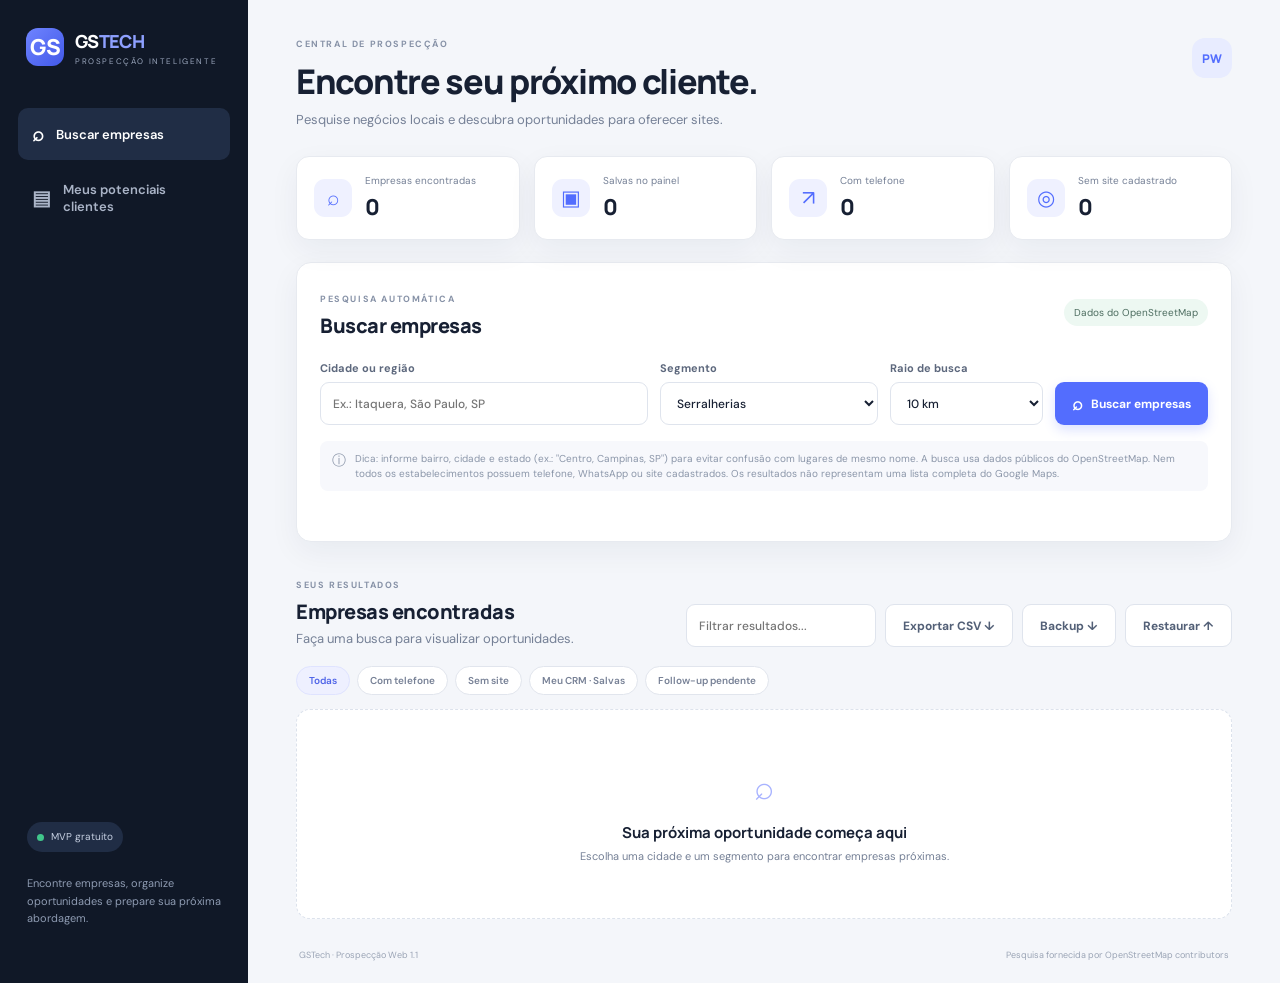
==== prospecta-web/index.html @ c8a4b139 "Add files via upload" ====
<!doctype html>
<html lang="pt-BR">
<head>
  <meta charset="UTF-8" />
  <meta name="viewport" content="width=device-width, initial-scale=1.0" />
  <meta name="theme-color" content="#101827" />
  <title>GSTech — Prospecção inteligente</title>
  <link rel="stylesheet" href="styles.css" />
</head>
<body>
  <div class="app-shell">
    <aside class="sidebar">
      <div class="brand">
        <div class="brand-mark">GS</div>
        <div><strong>GS<span>TECH</span></strong><small>PROSPECÇÃO INTELIGENTE</small></div>
      </div>
      <nav>
        <a class="nav-item active" href="#buscar"><span>⌕</span> Buscar empresas</a>
        <a class="nav-item" href="#leads"><span>▤</span> Meus potenciais clientes</a>
      </nav>
      <div class="sidebar-bottom">
        <div class="plan-tag"><span class="dot"></span> MVP gratuito</div>
        <p>Encontre empresas, organize oportunidades e prepare sua próxima abordagem.</p>
      </div>
    </aside>

    <main class="main">
      <header class="topbar">
        <div>
          <div class="eyebrow">CENTRAL DE PROSPECÇÃO</div>
          <h1>Encontre seu próximo cliente.</h1>
          <p>Pesquise negócios locais e descubra oportunidades para oferecer sites.</p>
        </div>
        <div class="avatar">PW</div>
      </header>

      <section class="stats">
        <article class="stat-card"><span class="stat-icon">⌕</span><div><small>Empresas encontradas</small><strong id="statFound">0</strong></div></article>
        <article class="stat-card"><span class="stat-icon">▣</span><div><small>Salvas no painel</small><strong id="statSaved">0</strong></div></article>
        <article class="stat-card"><span class="stat-icon">↗</span><div><small>Com telefone</small><strong id="statPhone">0</strong></div></article>
        <article class="stat-card"><span class="stat-icon">◎</span><div><small>Sem site cadastrado</small><strong id="statNoSite">0</strong></div></article>
      </section>

      <section class="panel search-panel" id="buscar">
        <div class="section-heading">
          <div><span class="eyebrow">PESQUISA AUTOMÁTICA</span><h2>Buscar empresas</h2></div>
          <span class="source-pill">Dados do OpenStreetMap</span>
        </div>
        <form id="searchForm" class="search-form">
          <label class="field city-field"><span>Cidade ou região</span><input id="city" list="regionList" autocomplete="off" placeholder="Ex.: Itaquera, São Paulo, SP" required /><datalist id="regionList"></datalist></label>
          <label class="field"><span>Segmento</span>
            <select id="segment">
              <option value="serralheria">Serralherias</option>
              <option value="barbearia">Barbearias</option>
              <option value="oficina">Oficinas mecânicas</option>
              <option value="restaurante">Restaurantes</option>
              <option value="estetica">Clínicas de estética e beleza</option>
              <option value="assistencia">Assistências técnicas</option>
              <option value="mercado">Mercados e mercearias</option>
              <option value="cafe">Cafeterias</option>
            </select>
          </label>
          <label class="field radius-field"><span>Raio de busca</span>
            <select id="radius"><option value="5000">5 km</option><option value="10000" selected>10 km</option><option value="20000">20 km</option></select>
          </label>
          <button class="primary-btn" id="searchBtn" type="submit"><span>⌕</span> Buscar empresas</button>
        </form>
        <div class="region-recents" id="regionRecents" hidden><small>Regiões recentes:</small><div class="chips" id="regionChips"></div></div>
        <div class="notice"><span>ⓘ</span><p>Dica: informe bairro, cidade e estado (ex.: "Centro, Campinas, SP") para evitar confusão com lugares de mesmo nome. A busca usa dados públicos do OpenStreetMap. Nem todos os estabelecimentos possuem telefone, WhatsApp ou site cadastrados. Os resultados não representam uma lista completa do Google Maps.</p></div>
        <div id="searchStatus" class="search-status" aria-live="polite"></div>
      </section>

      <section class="results-section" id="leads">
        <div class="results-header">
          <div><span class="eyebrow">SEUS RESULTADOS</span><h2 id="resultsTitle">Empresas encontradas</h2><p id="resultsSubtitle">Faça uma busca para visualizar oportunidades.</p></div>
          <div class="result-actions">
            <input id="filterInput" class="filter-input" placeholder="Filtrar resultados..." />
            <button id="exportBtn" class="secondary-btn" type="button">Exportar CSV ↓</button>
            <button id="backupBtn" class="secondary-btn" type="button">Backup ↓</button>
            <button id="restoreBtn" class="secondary-btn" type="button">Restaurar ↑</button>
            <input id="restoreFile" type="file" accept="application/json,.json" hidden />
          </div>
        </div>
        <div class="chips" id="filterChips">
          <button class="chip active" data-filter="all">Todas</button>
          <button class="chip" data-filter="phone">Com telefone</button>
          <button class="chip" data-filter="nosite">Sem site</button>
          <button class="chip" data-filter="saved">Meu CRM · Salvas</button>
          <button class="chip" data-filter="followup">Follow-up pendente</button>
        </div>
        <div id="results" class="results-grid">
          <div class="empty-state"><div class="empty-icon">⌕</div><h3>Sua próxima oportunidade começa aqui</h3><p>Escolha uma cidade e um segmento para encontrar empresas próximas.</p></div>
        </div>
      </section>

      <footer>GSTech · Prospecção Web 1.1 <span>Pesquisa fornecida por OpenStreetMap contributors</span></footer>
    </main>
  </div>

  <dialog id="detailDialog" class="detail-dialog">
    <div class="dialog-head"><div><span class="eyebrow">DETALHES DA EMPRESA</span><h2 id="detailName">Empresa</h2></div><button class="icon-btn" id="closeDialog" aria-label="Fechar">×</button></div>
    <div id="detailContent"></div>
  </dialog>
  <div id="toast" class="toast" role="status"></div>
  <script src="app.js"></script>
</body>
</html>
---- prospecta-web/styles.css ----
@import url('https://fonts.googleapis.com/css2?family=DM+Sans:wght@400;500;600;700&family=Manrope:wght@400;500;600;700;800&display=swap');
:root{--bg:#f4f6fa;--surface:#fff;--ink:#172033;--muted:#758096;--line:#e7eaf0;--navy:#101827;--blue:#536dfe;--blue2:#4058e8;--green:#16845b;--orange:#c77a22;--shadow:0 10px 30px rgba(25,38,68,.055)}
*{box-sizing:border-box}body{margin:0;background:var(--bg);color:var(--ink);font-family:"DM Sans",sans-serif}.app-shell{min-height:100vh;display:flex}.sidebar{width:248px;background:var(--navy);color:#fff;padding:28px 18px;display:flex;flex-direction:column;flex-shrink:0}.brand{display:flex;align-items:center;gap:11px;padding:0 8px 42px}.brand-mark{width:38px;height:38px;border-radius:12px;background:linear-gradient(135deg,#6f84ff,#4259e9);display:grid;place-items:center;font:800 22px Manrope;color:white}.brand strong{font:800 18px Manrope;letter-spacing:-.7px}.brand strong span{color:#8ea0ff}.brand small{display:block;font-size:8px;letter-spacing:1.6px;color:#9ba7bd;margin-top:3px}.sidebar nav{display:grid;gap:8px}.nav-item{color:#aab4c7;text-decoration:none;padding:13px 14px;border-radius:10px;font-size:13px;font-weight:600;display:flex;gap:12px;align-items:center}.nav-item span{font-size:20px}.nav-item.active,.nav-item:hover{background:#202d45;color:white}.sidebar-bottom{margin-top:auto;color:#8e9bb2;font-size:11px;line-height:1.6;padding:16px 9px}.plan-tag{display:inline-flex;align-items:center;gap:7px;color:#c6d0e2;background:#202d45;padding:7px 10px;border-radius:20px;font-size:10px;margin-bottom:12px}.dot{width:7px;height:7px;border-radius:50%;background:#40c68b}.main{max-width:1440px;width:100%;padding:38px 48px 22px;margin:0 auto}.topbar{display:flex;justify-content:space-between;align-items:flex-start;margin-bottom:28px}.eyebrow{font-size:9px;letter-spacing:1.6px;font-weight:700;color:#8792a7}.topbar h1{font:800 clamp(25px,3vw,34px) Manrope;letter-spacing:-1.3px;margin:8px 0 7px}.topbar p,.results-header p{margin:0;color:var(--muted);font-size:13px}.avatar{width:40px;height:40px;border-radius:13px;background:#e8ecff;color:#536dfe;display:grid;place-items:center;font:800 12px Manrope}.stats{display:grid;grid-template-columns:repeat(4,1fr);gap:14px;margin-bottom:22px}.stat-card{background:var(--surface);border:1px solid var(--line);border-radius:13px;padding:17px;display:flex;gap:13px;align-items:center;box-shadow:var(--shadow)}.stat-icon{width:38px;height:38px;border-radius:11px;background:#eff1ff;color:var(--blue);display:grid;place-items:center;font-size:21px}.stat-card small{display:block;color:var(--muted);font-size:10px;margin-bottom:5px}.stat-card strong{font:800 22px Manrope}.panel{background:var(--surface);border:1px solid var(--line);border-radius:15px;padding:23px;box-shadow:var(--shadow)}.section-heading,.results-header{display:flex;align-items:center;justify-content:space-between;gap:15px}.section-heading h2,.results-header h2{font:800 20px Manrope;letter-spacing:-.5px;margin:5px 0 0}.source-pill{font-size:10px;color:#4d6d60;background:#edf8f2;padding:7px 10px;border-radius:30px}.search-form{display:grid;grid-template-columns:1.5fr 1fr .7fr auto;gap:12px;margin-top:22px;align-items:end}.field{display:grid;gap:7px}.field>span{font-size:11px;font-weight:700;color:#5d687d}.field input,.field select,.filter-input{height:43px;border:1px solid #dfe4ed;border-radius:9px;padding:0 12px;font:500 12px "DM Sans";color:var(--ink);background:#fff;outline:none;min-width:0}.field input:focus,.field select:focus,.filter-input:focus{border-color:#8797ff;box-shadow:0 0 0 3px #edf0ff}.primary-btn,.secondary-btn{height:43px;border:0;border-radius:9px;padding:0 17px;font:700 12px "DM Sans";cursor:pointer;white-space:nowrap}.primary-btn{background:var(--blue);color:#fff;box-shadow:0 5px 12px #536dfe33}.primary-btn:hover{background:var(--blue2)}.primary-btn:disabled{opacity:.6;cursor:wait}.primary-btn span{font-size:18px;vertical-align:-2px;margin-right:5px}.notice{display:flex;gap:9px;align-items:flex-start;background:#f7f8fc;border-radius:8px;padding:10px 12px;margin-top:16px;color:#8b96a9}.notice span{font-size:14px}.notice p{font-size:10px;line-height:1.5;margin:0}.search-status{font-size:11px;color:var(--muted);margin-top:12px;min-height:15px}.search-status.error{color:#c64d4d}.results-section{margin-top:30px}.results-header{align-items:end}.results-header h2{margin-bottom:5px}.result-actions{display:flex;gap:9px}.filter-input{width:190px}.secondary-btn{background:#fff;border:1px solid #dfe4ed;color:#536077}.secondary-btn:hover{background:#f7f8fc}.chips{display:flex;gap:7px;margin:19px 0 14px}.chip{border:1px solid #e1e5ed;background:#fff;color:#778196;padding:7px 12px;border-radius:20px;font:600 10px "DM Sans";cursor:pointer}.chip.active{background:#eef0ff;border-color:#dfe3ff;color:#4f64e8}.results-grid{display:grid;grid-template-columns:repeat(2,minmax(0,1fr));gap:12px}.business-card{background:#fff;border:1px solid var(--line);border-radius:13px;padding:16px;box-shadow:var(--shadow);min-width:0}.card-top{display:flex;justify-content:space-between;gap:12px}.business-name{font:700 14px Manrope;margin:0 0 6px;line-height:1.35}.business-type{font-size:10px;color:#8290a4}.save-btn{border:1px solid #e6e9f0;background:white;border-radius:8px;width:32px;height:32px;color:#8490a4;cursor:pointer;flex-shrink:0}.save-btn.saved{color:#536dfe;background:#f0f2ff;border-color:#dfe3ff}.card-meta{display:grid;gap:7px;margin:14px 0;color:#657188;font-size:11px}.meta-row{display:flex;gap:8px;align-items:flex-start}.meta-row b{font-weight:600;color:#a0a9b8;width:14px}.badges{display:flex;gap:6px;flex-wrap:wrap;margin-bottom:14px}.badge{font-size:9px;padding:5px 8px;border-radius:20px;background:#f2f4f8;color:#69758a}.badge.good{background:#eaf7f0;color:#21825a}.badge.warn{background:#fff5e8;color:#a76b20}.card-actions{display:flex;gap:7px;flex-wrap:wrap}.small-btn{border:1px solid #e2e6ee;background:white;border-radius:8px;padding:8px 10px;font:700 10px "DM Sans";color:#566178;text-decoration:none;cursor:pointer}.small-btn:hover{background:#f7f8fc}.small-btn.whatsapp{background:#eaf8f0;color:#168452;border-color:#d9f0e3}.small-btn:disabled{opacity:.45;cursor:not-allowed}.empty-state{grid-column:1/-1;text-align:center;padding:55px 20px;background:#fff;border:1px dashed #dce2ec;border-radius:14px}.empty-icon{font-size:34px;color:#a8b3ff}.empty-state h3{font:700 15px Manrope;margin:12px 0 6px}.empty-state p{font-size:11px;color:var(--muted);margin:0}.detail-dialog{border:0;border-radius:16px;width:min(560px,calc(100% - 28px));padding:23px;box-shadow:0 25px 80px #11182744}.detail-dialog::backdrop{background:#0d1729a8}.dialog-head{display:flex;justify-content:space-between;align-items:flex-start;margin-bottom:18px}.dialog-head h2{font:800 20px Manrope;margin:5px 0}.icon-btn{border:0;background:#f1f3f7;width:31px;height:31px;border-radius:9px;font-size:22px;cursor:pointer;color:#59657a}.detail-content{font-size:12px}.detail-row{padding:11px 0;border-bottom:1px solid var(--line);display:flex;justify-content:space-between;gap:15px}.detail-row span:first-child{color:var(--muted)}.detail-row span:last-child{text-align:right;overflow-wrap:anywhere}.detail-actions{display:flex;gap:8px;margin-top:18px;flex-wrap:wrap}.toast{position:fixed;bottom:22px;right:22px;background:#172033;color:#fff;padding:12px 16px;border-radius:10px;font-size:11px;opacity:0;transform:translateY(8px);transition:.2s;pointer-events:none}.toast.show{opacity:1;transform:translateY(0)}footer{display:flex;justify-content:space-between;color:#9aa4b5;font-size:9px;margin-top:30px;padding:0 3px}
@media(max-width:950px){.sidebar{width:210px}.main{padding:30px 25px}.search-form{grid-template-columns:1fr 1fr}.city-field{grid-column:span 2}.stats{grid-template-columns:repeat(2,1fr)}}
@media(max-width:650px){.app-shell{display:block}.sidebar{width:100%;padding:15px 17px;display:block}.brand{padding:0 3px 13px}.sidebar nav{display:flex;gap:5px}.nav-item{padding:9px 11px;font-size:11px}.sidebar-bottom{display:none}.main{padding:24px 15px}.topbar{margin-bottom:20px}.topbar h1{font-size:25px}.stats{gap:8px}.stat-card{padding:12px;gap:9px}.stat-icon{width:32px;height:32px}.stat-card strong{font-size:19px}.stat-card small{font-size:9px}.panel{padding:16px}.section-heading{align-items:flex-start}.source-pill{font-size:8px}.search-form{grid-template-columns:1fr 1fr}.city-field{grid-column:span 2}.radius-field{grid-column:auto}.primary-btn{grid-column:span 2}.results-header{display:block}.result-actions{margin-top:13px}.filter-input{flex:1;width:50%}.results-grid{grid-template-columns:1fr}.chips{overflow:auto}.chips .chip{white-space:nowrap}footer{display:block;line-height:1.8}footer span{display:block}}

.lead-status-label{display:grid;gap:6px;margin:0 0 13px;font-size:10px;font-weight:700;color:#5d687d}.lead-status-select{height:37px;border:1px solid #dfe4ed;border-radius:8px;padding:0 10px;background:#fff;color:#26334a;font:600 11px "DM Sans";outline:none}.lead-status-select:focus{border-color:#8797ff;box-shadow:0 0 0 3px #edf0ff}

.region-recents{margin-top:14px}.region-recents[hidden]{display:none}.region-recents small{font-size:10px;font-weight:700;color:#8792a7}.region-recents .chips{margin:7px 0 0;flex-wrap:wrap}
.lead-demo-input{height:37px;border:1px solid #dfe4ed;border-radius:8px;padding:0 10px;background:#fff;color:#26334a;font:500 11px "DM Sans";outline:none;min-width:0}.lead-demo-input:focus{border-color:#8797ff;box-shadow:0 0 0 3px #edf0ff}
.result-actions{flex-wrap:wrap}.lead-notes{border:1px solid #dfe4ed;border-radius:8px;padding:8px 10px;background:#fff;color:#26334a;font:500 11px "DM Sans";outline:none;resize:vertical;min-width:0}.lead-notes:focus{border-color:#8797ff;box-shadow:0 0 0 3px #edf0ff}
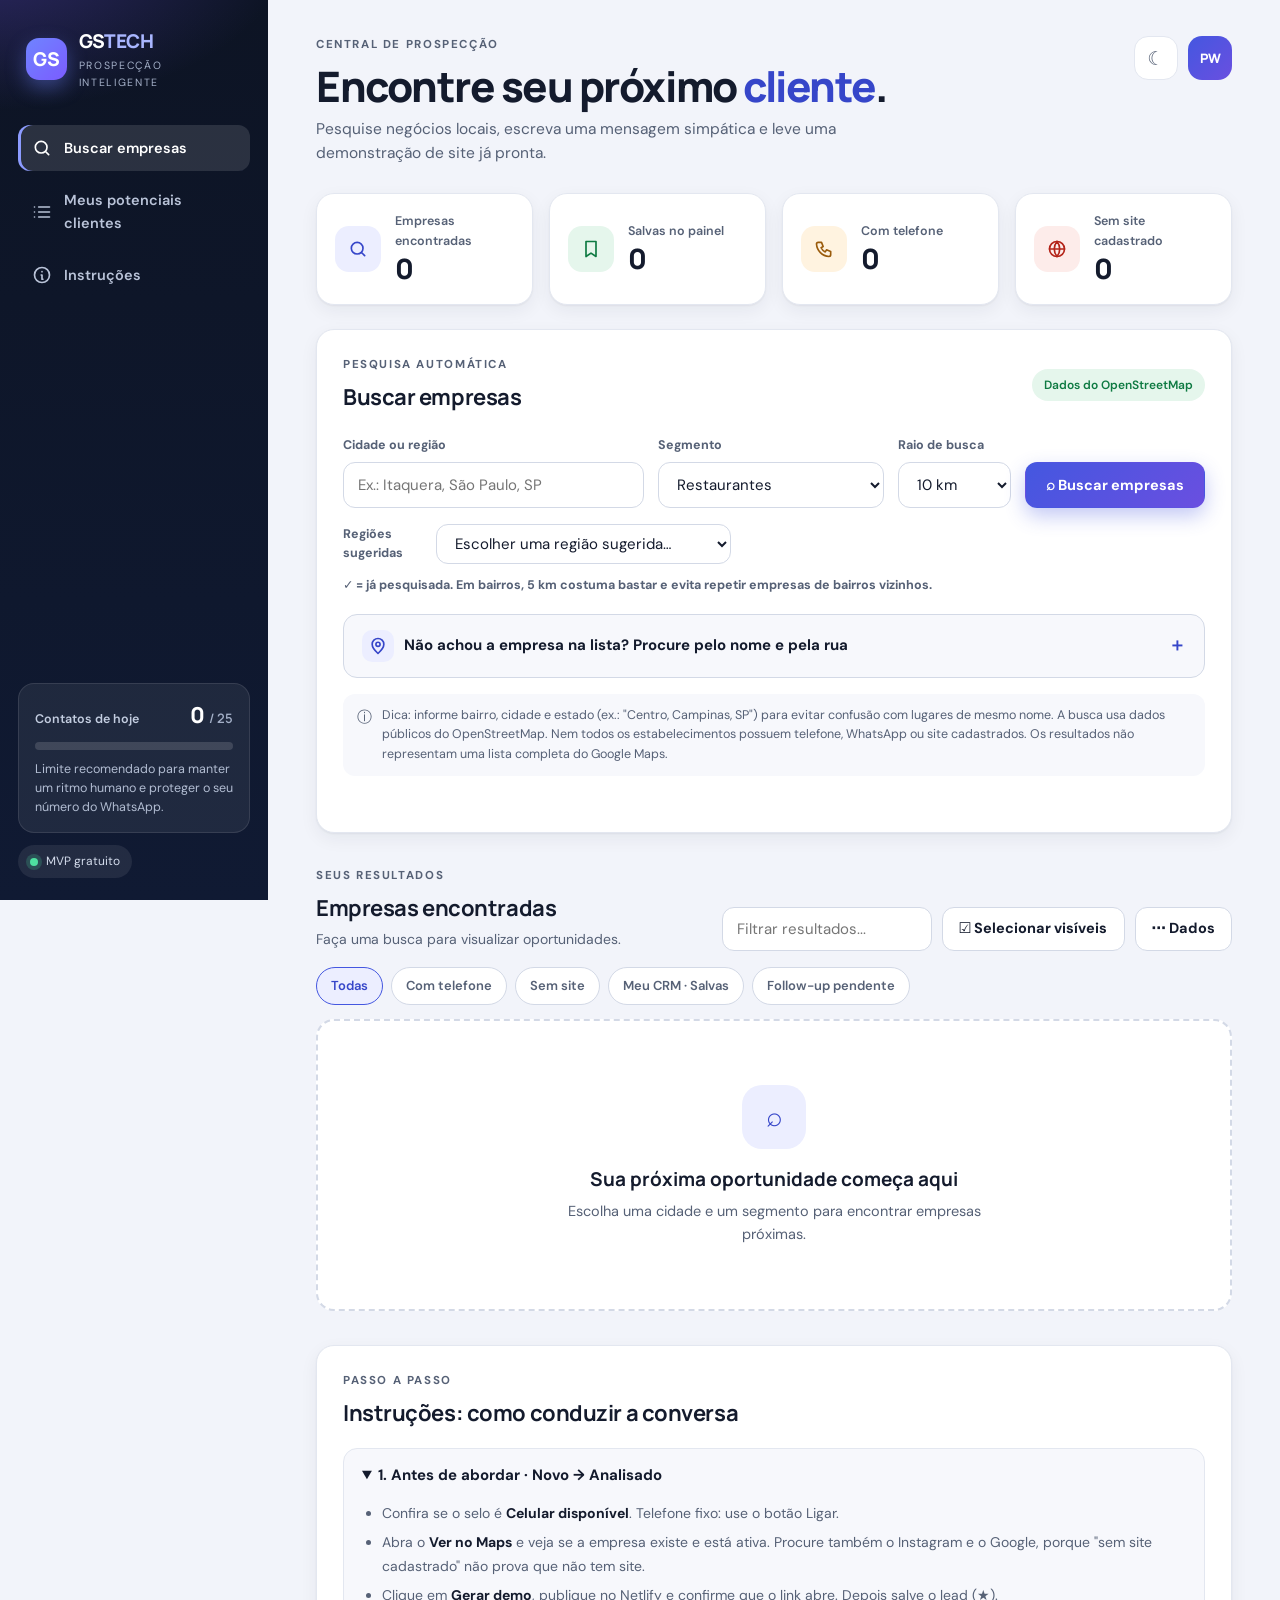
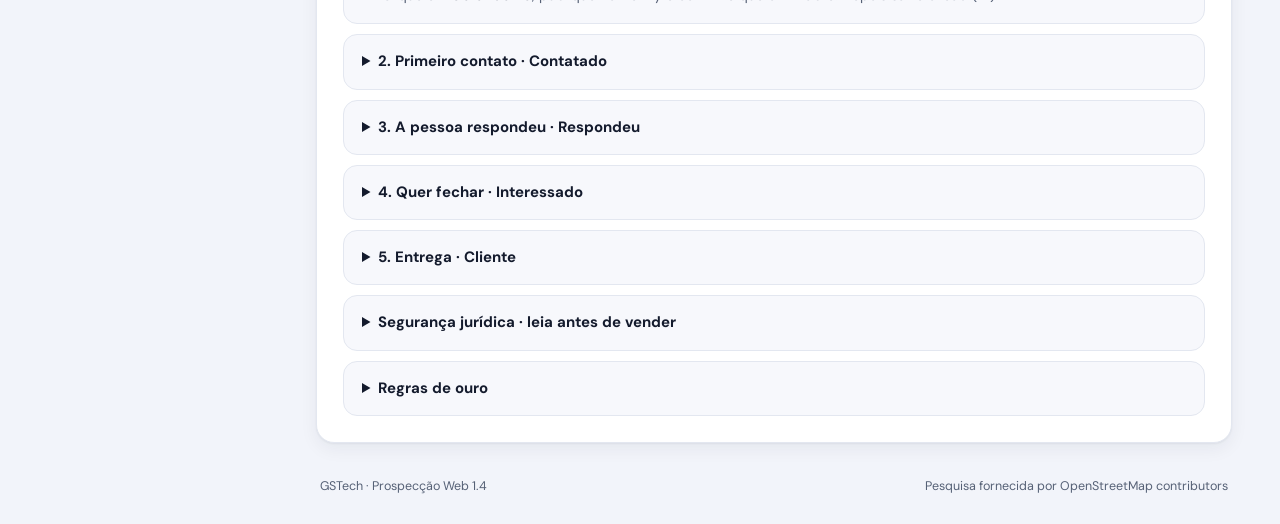
==== commit f9dce731: "Add files via upload" ====
--- a/prospecta-web/index.html
+++ b/prospecta-web/index.html
@@ -5,6 +5,7 @@
   <meta name="viewport" content="width=device-width, initial-scale=1.0" />
   <meta name="theme-color" content="#101827" />
   <title>GSTech — Prospecção inteligente</title>
+  <script>try{var t=localStorage.getItem("prospecta_web_theme_v1");if(t!=="light"&&t!=="dark")t=matchMedia("(prefers-color-scheme: dark)").matches?"dark":"light";document.documentElement.dataset.theme=t}catch(e){}</script>
   <link rel="stylesheet" href="styles.css" />
 </head>
 <body>
@@ -14,31 +15,36 @@
         <div class="brand-mark">GS</div>
         <div><strong>GS<span>TECH</span></strong><small>PROSPECÇÃO INTELIGENTE</small></div>
       </div>
-      <nav>
-        <a class="nav-item active" href="#buscar"><span>⌕</span> Buscar empresas</a>
-        <a class="nav-item" href="#leads"><span>▤</span> Meus potenciais clientes</a>
+      <nav aria-label="Principal">
+        <a class="nav-item active" href="#buscar"><svg class="ic" viewBox="0 0 24 24" aria-hidden="true"><circle cx="11" cy="11" r="7"/><path d="m20 20-3.5-3.5"/></svg> Buscar empresas</a>
+        <a class="nav-item" href="#leads"><svg class="ic" viewBox="0 0 24 24" aria-hidden="true"><path d="M8 6h13M8 12h13M8 18h13M3 6h.01M3 12h.01M3 18h.01"/></svg> Meus potenciais clientes</a>
+        <a class="nav-item" href="#instrucoes"><svg class="ic" viewBox="0 0 24 24" aria-hidden="true"><circle cx="12" cy="12" r="9"/><path d="M12 8h.01M11 12h1v5h1"/></svg> Instruções</a>
       </nav>
       <div class="sidebar-bottom">
+        <div class="goal">
+          <div class="goal-top"><span>Contatos de hoje</span><strong><span id="goalCount">0</span> <small>/ <span id="goalMax">25</span></small></strong></div>
+          <div class="meter"><i id="goalBar"></i></div>
+          <p>Limite recomendado para manter um ritmo humano e proteger o seu número do WhatsApp.</p>
+        </div>
         <div class="plan-tag"><span class="dot"></span> MVP gratuito</div>
-        <p>Encontre empresas, organize oportunidades e prepare sua próxima abordagem.</p>
       </div>
     </aside>
 
     <main class="main">
       <header class="topbar">
         <div>
-          <div class="eyebrow">CENTRAL DE PROSPECÇÃO</div>
-          <h1>Encontre seu próximo cliente.</h1>
-          <p>Pesquise negócios locais e descubra oportunidades para oferecer sites.</p>
-        </div>
-        <div class="avatar">PW</div>
+          <span class="eyebrow">Central de prospecção</span>
+          <h1>Encontre seu próximo <em>cliente</em>.</h1>
+          <p>Pesquise negócios locais, escreva uma mensagem simpática e leve uma demonstração de site já pronta.</p>
+        </div>
+        <div class="top-right"><button id="themeBtn" class="icon-btn theme-btn" type="button" aria-label="Alternar modo claro/escuro">☾</button><div class="avatar">PW</div></div>
       </header>
 
       <section class="stats">
-        <article class="stat-card"><span class="stat-icon">⌕</span><div><small>Empresas encontradas</small><strong id="statFound">0</strong></div></article>
-        <article class="stat-card"><span class="stat-icon">▣</span><div><small>Salvas no painel</small><strong id="statSaved">0</strong></div></article>
-        <article class="stat-card"><span class="stat-icon">↗</span><div><small>Com telefone</small><strong id="statPhone">0</strong></div></article>
-        <article class="stat-card"><span class="stat-icon">◎</span><div><small>Sem site cadastrado</small><strong id="statNoSite">0</strong></div></article>
+        <article class="stat-card"><span class="stat-icon"><svg class="ic" viewBox="0 0 24 24" aria-hidden="true"><circle cx="11" cy="11" r="7"/><path d="m20 20-3.5-3.5"/></svg></span><div><small>Empresas encontradas</small><strong id="statFound">0</strong></div></article>
+        <article class="stat-card"><span class="stat-icon"><svg class="ic" viewBox="0 0 24 24" aria-hidden="true"><path d="M6 3h12v18l-6-4-6 4z"/></svg></span><div><small>Salvas no painel</small><strong id="statSaved">0</strong></div></article>
+        <article class="stat-card"><span class="stat-icon"><svg class="ic" viewBox="0 0 24 24" aria-hidden="true"><path d="M5 4h4l2 5-2.5 1.5a11 11 0 0 0 5 5L15 13l5 2v4a2 2 0 0 1-2 2A16 16 0 0 1 3 6a2 2 0 0 1 2-2z"/></svg></span><div><small>Com telefone</small><strong id="statPhone">0</strong></div></article>
+        <article class="stat-card"><span class="stat-icon"><svg class="ic" viewBox="0 0 24 24" aria-hidden="true"><circle cx="12" cy="12" r="9"/><path d="M3 12h18M12 3a14 14 0 0 1 0 18M12 3a14 14 0 0 0 0 18"/></svg></span><div><small>Sem site cadastrado</small><strong id="statNoSite">0</strong></div></article>
       </section>
 
       <section class="panel search-panel" id="buscar">
@@ -50,14 +56,90 @@
           <label class="field city-field"><span>Cidade ou região</span><input id="city" list="regionList" autocomplete="off" placeholder="Ex.: Itaquera, São Paulo, SP" required /><datalist id="regionList"></datalist></label>
           <label class="field"><span>Segmento</span>
             <select id="segment">
+            <optgroup label="Alimentação e bebidas">
+              <option value="restaurante">Restaurantes</option>
+              <option value="pizzaria">Pizzarias</option>
+              <option value="hamburgueria">Hamburguerias e lanchonetes</option>
+              <option value="churrascaria">Churrascarias</option>
+              <option value="japones">Culinária japonesa</option>
+              <option value="padaria">Padarias</option>
+              <option value="confeitaria">Confeitarias e doces</option>
+              <option value="cafe">Cafeterias</option>
+              <option value="sorveteria">Sorveterias e açaí</option>
+              <option value="bar">Bares e botecos</option>
+              <option value="adega">Adegas e distribuidoras de bebidas</option>
+              <option value="mercado">Mercados e mercearias</option>
+              <option value="acougue">Açougues</option>
+              <option value="hortifruti">Hortifrútis e sacolões</option>
+            </optgroup>
+            <optgroup label="Beleza e bem-estar">
+              <option value="barbearia">Barbearias</option>
+              <option value="salao">Salões de beleza</option>
+              <option value="estetica">Clínicas de estética e beleza</option>
+              <option value="manicure">Manicures e esmalterias</option>
+              <option value="tatuagem">Estúdios de tatuagem</option>
+              <option value="academia">Academias</option>
+              <option value="massagem">Massagem e spas</option>
+            </optgroup>
+            <optgroup label="Automotivo">
+              <option value="oficina">Oficinas mecânicas</option>
+              <option value="autopecas">Autopeças</option>
+              <option value="lavajato">Lava-jatos</option>
+              <option value="borracharia">Borracharias</option>
+              <option value="moto">Oficinas e lojas de moto</option>
+              <option value="autoescola">Autoescolas</option>
+            </optgroup>
+            <optgroup label="Casa e construção">
               <option value="serralheria">Serralherias</option>
-              <option value="barbearia">Barbearias</option>
-              <option value="oficina">Oficinas mecânicas</option>
-              <option value="restaurante">Restaurantes</option>
-              <option value="estetica">Clínicas de estética e beleza</option>
+              <option value="marcenaria">Marcenarias</option>
+              <option value="vidracaria">Vidraçarias</option>
+              <option value="eletricista">Eletricistas</option>
+              <option value="encanador">Encanadores</option>
+              <option value="pintor">Pintores</option>
+              <option value="climatizacao">Ar-condicionado e refrigeração</option>
+              <option value="chaveiro">Chaveiros</option>
+              <option value="tapecaria">Tapeçarias e estofados</option>
+              <option value="materiais">Materiais de construção</option>
+              <option value="moveis">Lojas de móveis</option>
+            </optgroup>
+            <optgroup label="Comércio e varejo">
+              <option value="sexshop">Sex shops</option>
+              <option value="roupas">Lojas de roupas</option>
+              <option value="calcados">Lojas de calçados</option>
+              <option value="petshop">Pet shops</option>
+              <option value="papelaria">Papelarias</option>
+              <option value="floricultura">Floriculturas</option>
+              <option value="brinquedos">Lojas de brinquedos</option>
+              <option value="presentes">Presentes e variedades</option>
+              <option value="joalheria">Joalherias e relojoarias</option>
+              <option value="optica">Óticas</option>
+              <option value="celulares">Lojas de celulares</option>
+              <option value="farmacia">Farmácias</option>
+              <option value="perfumaria">Perfumarias e cosméticos</option>
+              <option value="lavanderia">Lavanderias</option>
+              <option value="grafica">Gráficas e copiadoras</option>
+              <option value="foto">Fotógrafos e estúdios</option>
+            </optgroup>
+            <optgroup label="Serviços e ofícios">
               <option value="assistencia">Assistências técnicas</option>
-              <option value="mercado">Mercados e mercearias</option>
-              <option value="cafe">Cafeterias</option>
+              <option value="costura">Costureiras e ateliês</option>
+              <option value="sapateiro">Sapateiros</option>
+              <option value="buffet">Buffets e festas</option>
+            </optgroup>
+            <optgroup label="Saúde, educação e profissionais">
+              <option value="dentista">Dentistas e odontologia</option>
+              <option value="veterinaria">Veterinárias</option>
+              <option value="fisioterapia">Fisioterapia</option>
+              <option value="psicologia">Psicólogos e terapeutas</option>
+              <option value="advocacia">Escritórios de advocacia</option>
+              <option value="contabilidade">Contabilidades</option>
+              <option value="imobiliaria">Imobiliárias</option>
+              <option value="idiomas">Escolas de idiomas e cursos</option>
+              <option value="creche">Escolinhas e creches</option>
+            </optgroup>
+            <optgroup label="Hospedagem">
+              <option value="pousada">Pousadas e hotéis</option>
+            </optgroup>
             </select>
           </label>
           <label class="field radius-field"><span>Raio de busca</span>
@@ -65,7 +147,22 @@
           </label>
           <button class="primary-btn" id="searchBtn" type="submit"><span>⌕</span> Buscar empresas</button>
         </form>
+        <div class="region-presets"><label><small>Regiões sugeridas</small><select id="regionPreset" class="lead-status-select"></select></label><small class="hint">✓ = já pesquisada. Em bairros, 5 km costuma bastar e evita repetir empresas de bairros vizinhos.</small></div>
         <div class="region-recents" id="regionRecents" hidden><small>Regiões recentes:</small><div class="chips" id="regionChips"></div></div>
+        <details class="finder" id="finder">
+          <summary><span class="fi"><svg class="ic" viewBox="0 0 24 24" aria-hidden="true"><path d="M12 21s-7-6.2-7-11a7 7 0 0 1 14 0c0 4.8-7 11-7 11z"/><circle cx="12" cy="10" r="2.5"/></svg></span> Não achou a empresa na lista? Procure pelo nome e pela rua</summary>
+          <div class="find-body">
+            <form id="findForm" class="find-form">
+              <label class="field"><span>Nome da loja</span><input id="findName" placeholder="Ex.: Barbearia do Zé" required /></label>
+              <label class="field"><span>Rua (opcional)</span><input id="findStreet" placeholder="Ex.: Rua Principal, 120" /></label>
+              <label class="field"><span>Cidade ou bairro</span><input id="findCity" placeholder="Vazio = usa o campo acima" /></label>
+              <label class="field"><span>Segmento</span><select id="findSegment"></select></label>
+              <button class="primary-btn" id="findBtn" type="submit">Procurar</button>
+            </form>
+            <div id="findResults" class="find-results" aria-live="polite"></div>
+            <div class="find-actions"><button type="button" class="secondary-btn" id="manualOpen">＋ Cadastrar manualmente</button></div>
+          </div>
+        </details>
         <div class="notice"><span>ⓘ</span><p>Dica: informe bairro, cidade e estado (ex.: "Centro, Campinas, SP") para evitar confusão com lugares de mesmo nome. A busca usa dados públicos do OpenStreetMap. Nem todos os estabelecimentos possuem telefone, WhatsApp ou site cadastrados. Os resultados não representam uma lista completa do Google Maps.</p></div>
         <div id="searchStatus" class="search-status" aria-live="polite"></div>
       </section>
@@ -74,11 +171,17 @@
         <div class="results-header">
           <div><span class="eyebrow">SEUS RESULTADOS</span><h2 id="resultsTitle">Empresas encontradas</h2><p id="resultsSubtitle">Faça uma busca para visualizar oportunidades.</p></div>
           <div class="result-actions">
-            <input id="filterInput" class="filter-input" placeholder="Filtrar resultados..." />
-            <button id="exportBtn" class="secondary-btn" type="button">Exportar CSV ↓</button>
-            <button id="backupBtn" class="secondary-btn" type="button">Backup ↓</button>
-            <button id="restoreBtn" class="secondary-btn" type="button">Restaurar ↑</button>
-            <input id="restoreFile" type="file" accept="application/json,.json" hidden />
+            <input id="filterInput" class="filter-input" placeholder="Filtrar resultados..." aria-label="Filtrar resultados" />
+            <button id="selAllBtn" class="secondary-btn" type="button">☑ Selecionar visíveis</button>
+            <details class="more-menu" id="moreMenu"><summary>⋯ Dados</summary>
+              <div class="menu-pop">
+                <button id="exportBtn" type="button">Exportar CSV</button>
+                <button id="backupBtn" type="button">Fazer backup</button>
+                <button id="restoreBtn" type="button">Restaurar backup</button>
+                <input id="restoreFile" type="file" accept="application/json,.json" hidden />
+                <button id="wipeBtn" class="danger" type="button">Apagar todos os dados</button>
+              </div>
+            </details>
           </div>
         </div>
         <div class="chips" id="filterChips">
@@ -93,7 +196,56 @@
         </div>
       </section>
 
-      <footer>GSTech · Prospecção Web 1.1 <span>Pesquisa fornecida por OpenStreetMap contributors</span></footer>
+      <section class="panel guide" id="instrucoes">
+        <div class="section-heading"><div><span class="eyebrow">PASSO A PASSO</span><h2>Instruções: como conduzir a conversa</h2></div></div>
+        <div class="guide-list">
+          <details open><summary>1. Antes de abordar · Novo → Analisado</summary><ul>
+            <li>Confira se o selo é <b>Celular disponível</b>. Telefone fixo: use o botão Ligar.</li>
+            <li>Abra o <b>Ver no Maps</b> e veja se a empresa existe e está ativa. Procure também o Instagram e o Google, porque "sem site cadastrado" não prova que não tem site.</li>
+            <li>Clique em <b>Gerar demo</b>, publique no Netlify e confirme que o link abre. Depois salve o lead (★).</li>
+          </ul></details>
+          <details><summary>2. Primeiro contato · Contatado</summary><ul>
+            <li>Clique em <b>Abrir WhatsApp</b>, leia a mensagem e envie. Envie manualmente, uma empresa por vez, em horário comercial.</li>
+            <li>Mude a etapa para <b>Contatado</b>. A data de contato entra sozinha.</li>
+            <li>Sem resposta, espere. Passados 3 dias, o selo <b>Follow-up pendente</b> aparece: use <b>↻ Follow-up</b> <b>uma vez</b>. Se continuar sem resposta, pare.</li>
+          </ul></details>
+          <details><summary>3. A pessoa respondeu · Respondeu</summary><ul>
+            <li>Responda rápido e converse como pessoa, sem copiar e colar textos longos. Pergunte como o negócio atrai clientes hoje.</li>
+            <li>Mostre a <b>demo</b> e fale do benefício concreto: ser encontrado e passar confiança. Não prometa resultado, como "primeiro lugar no Google".</li>
+            <li><b>"Já tenho Instagram"</b> → o site complementa: reúne serviços, endereço e contato num lugar só, e aparece em buscas.</li>
+            <li><b>"Está caro" / "não tenho dinheiro"</b> → pergunte o que seria viável e proponha um escopo menor, em vez de baixar o preço do mesmo escopo.</li>
+            <li><b>"Vou pensar"</b> → combine uma data: "Posso te chamar na quinta para saber o que achou?" e anote no lead.</li>
+            <li><b>"Não tenho interesse" / "pare de enviar"</b> → agradeça em uma linha, anote e <b>nunca mais contate</b>.</li>
+          </ul></details>
+          <details><summary>4. Quer fechar · Interessado</summary><ul>
+            <li>Mude a etapa para <b>Interessado</b> e clique em <b>✔ Fechar venda</b> para pedir o material (logo, fotos, serviços, WhatsApp, redes).</li>
+            <li>Envie uma <b>proposta por escrito</b>: o que está incluído, prazo, número de ajustes, valor e forma de pagamento (sinal para começar, restante na entrega).</li>
+            <li>Só comece depois do aceite e do sinal. Registre o domínio no nome do cliente.</li>
+          </ul></details>
+          <details><summary>5. Entrega · Cliente</summary><ul>
+            <li>Use o <b>Checklist de entrega</b> do lead: material recebido, sinal pago, domínio registrado, site publicado.</li>
+            <li>Substitua os textos provisórios da demo pelo conteúdo real e confirme o WhatsApp com o responsável.</li>
+            <li>Entregue os acessos, mude a etapa para <b>Cliente</b> e ofereça manutenção mensal. Peça indicação ou depoimento, com autorização, para usar nas próximas abordagens.</li>
+          </ul></details>
+          <details><summary>Segurança jurídica · leia antes de vender</summary><ul>
+            <li><b>Abordagem:</b> envie mensagens uma a uma, em horário comercial, e use <b>Não contatar</b> para quem pedir para parar. O botão e todos os envios daquele lead ficam bloqueados. Nunca use disparo em massa: contas de WhatsApp são banidas por isso.</li>
+            <li><b>Dados dos leads:</b> são contatos comerciais públicos, tratados com base no legítimo interesse (LGPD). Guarde só o necessário e use <b>Apagar dados</b> se quiser zerar tudo. Fotos e informações pessoais de terceiros não devem ser salvas.</li>
+            <li><b>Site final:</b> o gerador exige as 4 declarações (autorização, direito sobre as fotos, ausência de avaliações e promessas falsas, contatos confirmados), valida o CNPJ e avisa sobre termos de risco. Ele inclui Privacidade, Termos, Cookies e (se marcado) Reembolso.</li>
+            <li><b>Imagens:</b> use só fotos do cliente ou com licença. Não pegue imagens do Google, do Instagram de terceiros ou de bancos sem verificar a licença.</li>
+            <li><b>Avaliações e promessas:</b> nunca invente depoimentos, notas ou resultados. Publicidade enganosa pode gerar multa e indenização.</li>
+            <li><b>Segmentos regulados:</b> advocacia, saúde, estética e farmácia têm regras próprias de publicidade. Bebidas e sex shop exigem avisos de 18+. Confira com o conselho da área.</li>
+            <li><b>Seu lado:</b> use contrato escrito e política de reembolso (botão abaixo), registre o domínio no nome do cliente e cuide da parte fiscal (MEI/CNPJ e nota fiscal).</li>
+            <li><b>Limites:</b> o app ajuda, mas não substitui um advogado nem garante conformidade. Revise tudo com um profissional.</li>
+          </ul><p style="margin:0 0 14px"><button class="secondary-btn" id="docOpen" type="button">Gerar documentos da GSTech (modelos)</button></p></details>
+          <details><summary>Regras de ouro</summary><ul>
+            <li>Nunca pressione, nunca insista depois de um "não" e sempre respeite pedidos para parar de receber mensagens.</li>
+            <li>Não invente preço, avaliações, depoimentos ou resultados. Todo dado do site precisa ser confirmado pelo dono.</li>
+            <li>Faça backup (botão <b>Backup ↓</b>) com frequência.</li>
+          </ul></details>
+        </div>
+      </section>
+
+      <footer><span>GSTech · Prospecção Web 1.4</span><span>Pesquisa fornecida por OpenStreetMap contributors</span></footer>
     </main>
   </div>
 
@@ -101,6 +253,103 @@
     <div class="dialog-head"><div><span class="eyebrow">DETALHES DA EMPRESA</span><h2 id="detailName">Empresa</h2></div><button class="icon-btn" id="closeDialog" aria-label="Fechar">×</button></div>
     <div id="detailContent"></div>
   </dialog>
+  <dialog id="siteDialog" class="detail-dialog site-dialog">
+    <div class="dialog-head"><div><span class="eyebrow">PRODUTO FINAL</span><h2>Gerar site final</h2></div><button class="icon-btn" id="siteClose" type="button" aria-label="Fechar">×</button></div>
+    <div id="sf_segnote" class="site-warn" hidden></div>
+    <form id="siteForm" class="site-grid" onsubmit="return false">
+      <label class="field"><span>Nome do negócio</span><input id="sf_name" /></label>
+      <label class="field"><span>Slogan (frase curta)</span><input id="sf_tagline" placeholder="Ex.: Atendimento de verdade, do jeito que você merece" /></label>
+      <label class="field full"><span>Sobre a empresa (um parágrafo por linha)</span><textarea id="sf_about" rows="3"></textarea></label>
+      <label class="field full"><span>Serviços ou produtos (um por linha: Nome | descrição | preço)</span><textarea id="sf_services" rows="4" placeholder="Corte masculino | Tesoura ou máquina | R$ 40"></textarea></label>
+      <label class="field full"><span>Horários (um por linha)</span><textarea id="sf_hours" rows="3" placeholder="Seg a Sex: 9h às 18h&#10;Sáb: 9h às 14h"></textarea></label>
+      <label class="field full"><span>Endereço</span><input id="sf_address" /></label>
+      <label class="field"><span>WhatsApp (confirmado pelo responsável)</span><input id="sf_whatsapp" inputmode="tel" /></label>
+      <label class="field"><span>Mensagem inicial do WhatsApp</span><input id="sf_msg" /></label>
+      <label class="field"><span>Instagram (@usuário)</span><input id="sf_instagram" /></label>
+      <label class="field"><span>Facebook (link)</span><input id="sf_facebook" /></label>
+      <label class="field"><span>Cor principal</span><input id="sf_color" type="color" /></label>
+      <label class="field"><span>Estilo</span><select id="sf_theme"><option value="light">Claro</option><option value="dark">Escuro</option></select></label>
+      <label class="field"><span>Fonte dos títulos</span><select id="sf_font"><option value="auto">Automática (pelo estilo)</option><option value="sans">Moderna</option><option value="serif">Elegante (serifada)</option></select></label>
+      <label class="field"><span>Animações</span><select id="sf_anim"><option value="on">Ativadas</option><option value="off">Desativadas</option></select></label>
+      <label class="field full"><span>Estilo do site (layout)</span><select id="sf_look"><option value="auto">Automático: adapta ao segmento e ao estabelecimento</option><option value="centro">Clássico centralizado</option><option value="split">Moderno dividido</option><option value="bold">Impactante</option><option value="menu">Cardápio elegante</option><option value="soft">Suave e arredondado</option></select></label>
+      <label class="field"><span>Logo (opcional)</span><input id="sf_logo" type="file" accept="image/*" /></label>
+      <label class="field"><span>Foto de capa (opcional)</span><input id="sf_cover" type="file" accept="image/*" /></label>
+      <label class="field full"><span>Galeria (até 6 fotos)</span><input id="sf_gallery" type="file" accept="image/*" multiple /></label>
+      <label class="field full"><span>Descrição de cada foto da galeria, para acessibilidade (uma por linha, na mesma ordem)</span><textarea id="sf_alts" rows="2" placeholder="Fachada da loja&#10;Corte sendo feito na cadeira"></textarea></label>
+      <div class="site-sub">Dados legais (obrigatórios)</div>
+      <label class="field"><span>Razão social ou nome do responsável</span><input id="sf_legal" /></label>
+      <label class="field"><span>CNPJ</span><input id="sf_cnpj" inputmode="numeric" placeholder="00.000.000/0000-00" /></label>
+      <label class="check full"><input type="checkbox" id="sf_nocnpj"> Não possui CNPJ (autônomo ou pessoa física). O site mostrará só o nome do responsável.</label>
+      <label class="field full"><span>E-mail para contato e pedidos de privacidade (LGPD)</span><input id="sf_email" type="email" /></label>
+      <label class="check full"><input type="checkbox" id="sf_distance"> O negócio vende ou contrata à distância (internet, WhatsApp). Inclui página de Troca e Reembolso.</label>
+      <label class="field full"><span>Regras próprias de troca e reembolso (opcional)</span><textarea id="sf_refund" rows="2"></textarea></label>
+      <div class="site-sub">Declarações (marque todas)</div>
+      <label class="check full"><input type="checkbox" id="sf_ok1"> Tenho autorização do responsável para usar o nome, a marca e as informações do negócio.</label>
+      <label class="check full"><input type="checkbox" id="sf_ok2"> As fotos e imagens são do cliente ou têm licença de uso. Não copiei imagens de terceiros.</label>
+      <label class="check full"><input type="checkbox" id="sf_ok3"> Não há avaliações ou depoimentos inventados, nem promessas que o negócio não possa comprovar.</label>
+      <label class="check full"><input type="checkbox" id="sf_ok4"> O WhatsApp, o e-mail e os dados legais foram confirmados pelo responsável.</label>
+    </form>
+    <p class="site-hint">As fotos são reduzidas e comprimidas automaticamente. O arquivo gerado é um único <b>index.html</b>, sem rastreadores nem scripts de terceiros: coloque numa pasta e publique no Netlify. Os textos legais são modelos e não substituem um advogado.</p>
+    <div class="detail-actions"><button class="secondary-btn" id="sitePreview" type="button">Pré-visualizar</button><button class="primary-btn" id="siteDownload" type="button">Baixar index.html</button></div>
+  </dialog>
+  <dialog id="docDialog" class="detail-dialog site-dialog">
+    <div class="dialog-head"><div><span class="eyebrow">DOCUMENTOS DA GSTECH</span><h2>Contrato, reembolso e privacidade</h2></div><button class="icon-btn" id="docClose" type="button" aria-label="Fechar">×</button></div>
+    <div class="site-grid">
+      <label class="field"><span>Razão social ou seu nome completo</span><input id="dg_legal" /></label>
+      <label class="field"><span>CNPJ (vazio se pessoa física)</span><input id="dg_cnpj" inputmode="numeric" /></label>
+      <label class="field"><span>E-mail de contato</span><input id="dg_email" type="email" /></label>
+      <label class="field"><span>Cidade/UF do foro</span><input id="dg_city" placeholder="São Paulo/SP" /></label>
+      <label class="field"><span>Sinal (%)</span><input id="dg_sinal" inputmode="numeric" /></label>
+      <label class="field"><span>Rodadas de ajuste incluídas</span><input id="dg_rounds" inputmode="numeric" /></label>
+      <label class="field"><span>Prazo de entrega (dias úteis)</span><input id="dg_days" inputmode="numeric" /></label>
+    </div>
+    <p class="site-hint">Gera um arquivo com Termos de Serviço/Contrato, Política de Reembolso e Política de Privacidade. São <b>modelos</b>: revise com um advogado antes de usar. Os valores acima são só padrões editáveis.</p>
+    <div class="detail-actions"><button class="primary-btn" id="docGen" type="button">Baixar documentos</button></div>
+  </dialog>
+  <dialog id="waDialog" class="wa-dialog" aria-labelledby="waTitle">
+    <div class="dialog-head"><div><span class="eyebrow" id="waEyebrow">Mensagem</span><h2 id="waTitle">Empresa</h2><p id="waSub"></p></div><button class="icon-btn" id="waClose" type="button" aria-label="Fechar">×</button></div>
+    <div id="waQueue" class="queue-banner" hidden><span id="waQueueText">Fila</span><div class="meter" aria-hidden="true"><i id="waQueueBar"></i></div></div>
+    <div class="wa-grid">
+      <div class="wa-form">
+        <div class="tone-chips" role="group" aria-label="Tom da mensagem">
+          <button class="tone" type="button" data-tone="amigavel" aria-pressed="true">😊 Amigável</button>
+          <button class="tone" type="button" data-tone="direto" aria-pressed="false">⚡ Direto</button>
+          <button class="tone" type="button" data-tone="formal" aria-pressed="false">🤝 Formal</button>
+          <button class="tone shuffle" type="button" id="waShuffle">↻ Outra versão</button>
+        </div>
+        <label class="field"><span>Mensagem (você pode editar)</span><textarea id="waText" rows="9"></textarea></label>
+        <div class="wa-meta"><span id="waCount">0 caracteres</span><span>Trocar o tom ou a versão refaz o texto</span></div>
+        <details class="wa-sender"><summary>Seu nome e sua empresa na mensagem</summary>
+          <div class="wa-sender-grid">
+            <label class="field"><span>Seu nome</span><input id="waName" placeholder="Ex.: João" /></label>
+            <label class="field"><span>Sua empresa</span><input id="waCompany" placeholder="GSTech" /></label>
+          </div>
+        </details>
+      </div>
+      <div class="wa-phone" role="img" aria-label="Prévia de como a mensagem aparece na conversa">
+        <div class="wa-bar"><span class="wa-avatar" id="waAvatar">E</span><div><strong id="waPName">Empresa</strong><small id="waPNum"></small></div></div>
+        <div class="wa-chat"><div class="bubble"><div id="waBubble"></div><time id="waTime"></time></div></div>
+      </div>
+    </div>
+    <div class="wa-actions">
+      <div class="wa-step" id="waStep1"><button class="wa-open" id="waOpen" type="button">Abrir WhatsApp</button><button class="secondary-btn" id="waCopy" type="button">Copiar texto</button><button class="secondary-btn" id="waSkip" type="button" hidden>Pular este</button></div>
+      <div class="wa-step" id="waStep2" hidden><p>Depois de tocar em Enviar no WhatsApp, volte aqui:</p><button class="primary-btn" id="waSent" type="button">✔ Enviei</button><button class="secondary-btn" id="waNot" type="button">Ainda não enviei</button></div>
+    </div>
+    <p class="wa-hint">O WhatsApp abre com a mensagem pronta e você só precisa tocar em Enviar. Por segurança, o app nunca envia nada sozinho: o contato só é registrado no CRM quando você confirma.</p>
+  </dialog>
+  <dialog id="manualDialog" class="detail-dialog">
+    <div class="dialog-head"><div><span class="eyebrow">Cadastro manual</span><h2>Adicionar empresa</h2></div><button class="icon-btn" id="manualClose" type="button" aria-label="Fechar">×</button></div>
+    <form id="manualForm" class="site-grid" onsubmit="return false">
+      <label class="field full"><span>Nome da empresa</span><input id="mName" /></label>
+      <label class="field full"><span>Endereço (rua, número, bairro)</span><input id="mAddress" /></label>
+      <label class="field"><span>Telefone ou WhatsApp</span><input id="mPhone" inputmode="tel" placeholder="(11) 98765-4321" /></label>
+      <label class="field"><span>Site (se tiver)</span><input id="mSite" placeholder="exemplo.com.br" /></label>
+      <label class="field full"><span>Segmento</span><select id="mSegment"></select></label>
+    </form>
+    <p class="site-hint">Use só dados comerciais públicos. Confirme se o número é de WhatsApp antes de mandar mensagem.</p>
+    <div class="detail-actions"><button class="primary-btn" id="manualSave" type="button">Adicionar e salvar</button></div>
+  </dialog>
+  <div id="selBar" class="sel-bar" role="region" aria-label="Fila de envio" hidden><span><span id="selCount">0</span> selecionado(s)</span><button id="selClear" class="secondary-btn" type="button">Limpar</button><button id="selStart" class="primary-btn" type="button">▶ Iniciar fila</button></div>
   <div id="toast" class="toast" role="status"></div>
   <script src="app.js"></script>
 </body>
--- a/prospecta-web/styles.css
+++ b/prospecta-web/styles.css
@@ -1,11 +1,76 @@
-@import url('https://fonts.googleapis.com/css2?family=DM+Sans:wght@400;500;600;700&family=Manrope:wght@400;500;600;700;800&display=swap');
-:root{--bg:#f4f6fa;--surface:#fff;--ink:#172033;--muted:#758096;--line:#e7eaf0;--navy:#101827;--blue:#536dfe;--blue2:#4058e8;--green:#16845b;--orange:#c77a22;--shadow:0 10px 30px rgba(25,38,68,.055)}
-*{box-sizing:border-box}body{margin:0;background:var(--bg);color:var(--ink);font-family:"DM Sans",sans-serif}.app-shell{min-height:100vh;display:flex}.sidebar{width:248px;background:var(--navy);color:#fff;padding:28px 18px;display:flex;flex-direction:column;flex-shrink:0}.brand{display:flex;align-items:center;gap:11px;padding:0 8px 42px}.brand-mark{width:38px;height:38px;border-radius:12px;background:linear-gradient(135deg,#6f84ff,#4259e9);display:grid;place-items:center;font:800 22px Manrope;color:white}.brand strong{font:800 18px Manrope;letter-spacing:-.7px}.brand strong span{color:#8ea0ff}.brand small{display:block;font-size:8px;letter-spacing:1.6px;color:#9ba7bd;margin-top:3px}.sidebar nav{display:grid;gap:8px}.nav-item{color:#aab4c7;text-decoration:none;padding:13px 14px;border-radius:10px;font-size:13px;font-weight:600;display:flex;gap:12px;align-items:center}.nav-item span{font-size:20px}.nav-item.active,.nav-item:hover{background:#202d45;color:white}.sidebar-bottom{margin-top:auto;color:#8e9bb2;font-size:11px;line-height:1.6;padding:16px 9px}.plan-tag{display:inline-flex;align-items:center;gap:7px;color:#c6d0e2;background:#202d45;padding:7px 10px;border-radius:20px;font-size:10px;margin-bottom:12px}.dot{width:7px;height:7px;border-radius:50%;background:#40c68b}.main{max-width:1440px;width:100%;padding:38px 48px 22px;margin:0 auto}.topbar{display:flex;justify-content:space-between;align-items:flex-start;margin-bottom:28px}.eyebrow{font-size:9px;letter-spacing:1.6px;font-weight:700;color:#8792a7}.topbar h1{font:800 clamp(25px,3vw,34px) Manrope;letter-spacing:-1.3px;margin:8px 0 7px}.topbar p,.results-header p{margin:0;color:var(--muted);font-size:13px}.avatar{width:40px;height:40px;border-radius:13px;background:#e8ecff;color:#536dfe;display:grid;place-items:center;font:800 12px Manrope}.stats{display:grid;grid-template-columns:repeat(4,1fr);gap:14px;margin-bottom:22px}.stat-card{background:var(--surface);border:1px solid var(--line);border-radius:13px;padding:17px;display:flex;gap:13px;align-items:center;box-shadow:var(--shadow)}.stat-icon{width:38px;height:38px;border-radius:11px;background:#eff1ff;color:var(--blue);display:grid;place-items:center;font-size:21px}.stat-card small{display:block;color:var(--muted);font-size:10px;margin-bottom:5px}.stat-card strong{font:800 22px Manrope}.panel{background:var(--surface);border:1px solid var(--line);border-radius:15px;padding:23px;box-shadow:var(--shadow)}.section-heading,.results-header{display:flex;align-items:center;justify-content:space-between;gap:15px}.section-heading h2,.results-header h2{font:800 20px Manrope;letter-spacing:-.5px;margin:5px 0 0}.source-pill{font-size:10px;color:#4d6d60;background:#edf8f2;padding:7px 10px;border-radius:30px}.search-form{display:grid;grid-template-columns:1.5fr 1fr .7fr auto;gap:12px;margin-top:22px;align-items:end}.field{display:grid;gap:7px}.field>span{font-size:11px;font-weight:700;color:#5d687d}.field input,.field select,.filter-input{height:43px;border:1px solid #dfe4ed;border-radius:9px;padding:0 12px;font:500 12px "DM Sans";color:var(--ink);background:#fff;outline:none;min-width:0}.field input:focus,.field select:focus,.filter-input:focus{border-color:#8797ff;box-shadow:0 0 0 3px #edf0ff}.primary-btn,.secondary-btn{height:43px;border:0;border-radius:9px;padding:0 17px;font:700 12px "DM Sans";cursor:pointer;white-space:nowrap}.primary-btn{background:var(--blue);color:#fff;box-shadow:0 5px 12px #536dfe33}.primary-btn:hover{background:var(--blue2)}.primary-btn:disabled{opacity:.6;cursor:wait}.primary-btn span{font-size:18px;vertical-align:-2px;margin-right:5px}.notice{display:flex;gap:9px;align-items:flex-start;background:#f7f8fc;border-radius:8px;padding:10px 12px;margin-top:16px;color:#8b96a9}.notice span{font-size:14px}.notice p{font-size:10px;line-height:1.5;margin:0}.search-status{font-size:11px;color:var(--muted);margin-top:12px;min-height:15px}.search-status.error{color:#c64d4d}.results-section{margin-top:30px}.results-header{align-items:end}.results-header h2{margin-bottom:5px}.result-actions{display:flex;gap:9px}.filter-input{width:190px}.secondary-btn{background:#fff;border:1px solid #dfe4ed;color:#536077}.secondary-btn:hover{background:#f7f8fc}.chips{display:flex;gap:7px;margin:19px 0 14px}.chip{border:1px solid #e1e5ed;background:#fff;color:#778196;padding:7px 12px;border-radius:20px;font:600 10px "DM Sans";cursor:pointer}.chip.active{background:#eef0ff;border-color:#dfe3ff;color:#4f64e8}.results-grid{display:grid;grid-template-columns:repeat(2,minmax(0,1fr));gap:12px}.business-card{background:#fff;border:1px solid var(--line);border-radius:13px;padding:16px;box-shadow:var(--shadow);min-width:0}.card-top{display:flex;justify-content:space-between;gap:12px}.business-name{font:700 14px Manrope;margin:0 0 6px;line-height:1.35}.business-type{font-size:10px;color:#8290a4}.save-btn{border:1px solid #e6e9f0;background:white;border-radius:8px;width:32px;height:32px;color:#8490a4;cursor:pointer;flex-shrink:0}.save-btn.saved{color:#536dfe;background:#f0f2ff;border-color:#dfe3ff}.card-meta{display:grid;gap:7px;margin:14px 0;color:#657188;font-size:11px}.meta-row{display:flex;gap:8px;align-items:flex-start}.meta-row b{font-weight:600;color:#a0a9b8;width:14px}.badges{display:flex;gap:6px;flex-wrap:wrap;margin-bottom:14px}.badge{font-size:9px;padding:5px 8px;border-radius:20px;background:#f2f4f8;color:#69758a}.badge.good{background:#eaf7f0;color:#21825a}.badge.warn{background:#fff5e8;color:#a76b20}.card-actions{display:flex;gap:7px;flex-wrap:wrap}.small-btn{border:1px solid #e2e6ee;background:white;border-radius:8px;padding:8px 10px;font:700 10px "DM Sans";color:#566178;text-decoration:none;cursor:pointer}.small-btn:hover{background:#f7f8fc}.small-btn.whatsapp{background:#eaf8f0;color:#168452;border-color:#d9f0e3}.small-btn:disabled{opacity:.45;cursor:not-allowed}.empty-state{grid-column:1/-1;text-align:center;padding:55px 20px;background:#fff;border:1px dashed #dce2ec;border-radius:14px}.empty-icon{font-size:34px;color:#a8b3ff}.empty-state h3{font:700 15px Manrope;margin:12px 0 6px}.empty-state p{font-size:11px;color:var(--muted);margin:0}.detail-dialog{border:0;border-radius:16px;width:min(560px,calc(100% - 28px));padding:23px;box-shadow:0 25px 80px #11182744}.detail-dialog::backdrop{background:#0d1729a8}.dialog-head{display:flex;justify-content:space-between;align-items:flex-start;margin-bottom:18px}.dialog-head h2{font:800 20px Manrope;margin:5px 0}.icon-btn{border:0;background:#f1f3f7;width:31px;height:31px;border-radius:9px;font-size:22px;cursor:pointer;color:#59657a}.detail-content{font-size:12px}.detail-row{padding:11px 0;border-bottom:1px solid var(--line);display:flex;justify-content:space-between;gap:15px}.detail-row span:first-child{color:var(--muted)}.detail-row span:last-child{text-align:right;overflow-wrap:anywhere}.detail-actions{display:flex;gap:8px;margin-top:18px;flex-wrap:wrap}.toast{position:fixed;bottom:22px;right:22px;background:#172033;color:#fff;padding:12px 16px;border-radius:10px;font-size:11px;opacity:0;transform:translateY(8px);transition:.2s;pointer-events:none}.toast.show{opacity:1;transform:translateY(0)}footer{display:flex;justify-content:space-between;color:#9aa4b5;font-size:9px;margin-top:30px;padding:0 3px}
-@media(max-width:950px){.sidebar{width:210px}.main{padding:30px 25px}.search-form{grid-template-columns:1fr 1fr}.city-field{grid-column:span 2}.stats{grid-template-columns:repeat(2,1fr)}}
-@media(max-width:650px){.app-shell{display:block}.sidebar{width:100%;padding:15px 17px;display:block}.brand{padding:0 3px 13px}.sidebar nav{display:flex;gap:5px}.nav-item{padding:9px 11px;font-size:11px}.sidebar-bottom{display:none}.main{padding:24px 15px}.topbar{margin-bottom:20px}.topbar h1{font-size:25px}.stats{gap:8px}.stat-card{padding:12px;gap:9px}.stat-icon{width:32px;height:32px}.stat-card strong{font-size:19px}.stat-card small{font-size:9px}.panel{padding:16px}.section-heading{align-items:flex-start}.source-pill{font-size:8px}.search-form{grid-template-columns:1fr 1fr}.city-field{grid-column:span 2}.radius-field{grid-column:auto}.primary-btn{grid-column:span 2}.results-header{display:block}.result-actions{margin-top:13px}.filter-input{flex:1;width:50%}.results-grid{grid-template-columns:1fr}.chips{overflow:auto}.chips .chip{white-space:nowrap}footer{display:block;line-height:1.8}footer span{display:block}}
-
-.lead-status-label{display:grid;gap:6px;margin:0 0 13px;font-size:10px;font-weight:700;color:#5d687d}.lead-status-select{height:37px;border:1px solid #dfe4ed;border-radius:8px;padding:0 10px;background:#fff;color:#26334a;font:600 11px "DM Sans";outline:none}.lead-status-select:focus{border-color:#8797ff;box-shadow:0 0 0 3px #edf0ff}
-
-.region-recents{margin-top:14px}.region-recents[hidden]{display:none}.region-recents small{font-size:10px;font-weight:700;color:#8792a7}.region-recents .chips{margin:7px 0 0;flex-wrap:wrap}
-.lead-demo-input{height:37px;border:1px solid #dfe4ed;border-radius:8px;padding:0 10px;background:#fff;color:#26334a;font:500 11px "DM Sans";outline:none;min-width:0}.lead-demo-input:focus{border-color:#8797ff;box-shadow:0 0 0 3px #edf0ff}
-.result-actions{flex-wrap:wrap}.lead-notes{border:1px solid #dfe4ed;border-radius:8px;padding:8px 10px;background:#fff;color:#26334a;font:500 11px "DM Sans";outline:none;resize:vertical;min-width:0}.lead-notes:focus{border-color:#8797ff;box-shadow:0 0 0 3px #edf0ff}
+@import url('https://fonts.googleapis.com/css2?family=DM+Sans:wght@400;500;600;700&family=Manrope:wght@600;700;800&display=swap');
+:root{color-scheme:light;--bg:#f2f4fa;--surface:#fff;--surface-2:#f7f8fc;--ink:#141b2d;--muted:#566176;--line:#e3e7f0;--line-2:#d3d9e6;--brand:#4457e0;--brand-2:#6a4fe0;--brand-soft:#eceeff;--brand-text:#3646c9;--ok:#0e7a42;--ok-soft:#e5f6ec;--warn:#9a5b0b;--warn-soft:#fff3e0;--danger:#b42318;--danger-soft:#fdecea;--wa:#0e7a42;--wa-2:#0a6a37;--side:#0d1424;--focus:#3646c9;--ring:rgba(68,87,224,.2);--shadow-1:0 1px 2px rgba(20,27,45,.05),0 6px 18px rgba(20,27,45,.06);--shadow-2:0 24px 60px rgba(14,20,40,.28);--r:18px;--rs:12px;--ff:"DM Sans",system-ui,-apple-system,"Segoe UI",Roboto,sans-serif;--fh:"Manrope","DM Sans",system-ui,sans-serif}
+html[data-theme="dark"]{color-scheme:dark;--bg:#090e19;--surface:#121a2a;--surface-2:#172136;--ink:#e8ecf6;--muted:#9aa6bd;--line:#25304a;--line-2:#32415f;--brand-soft:#1b2450;--brand-text:#a9b6ff;--ok:#4fd69a;--ok-soft:#0f2a1f;--warn:#e8b062;--warn-soft:#2c2212;--danger:#ff8a80;--danger-soft:#33181a;--side:#060a12;--focus:#8c9bff;--ring:rgba(140,155,255,.28);--shadow-1:0 1px 0 rgba(255,255,255,.03);--shadow-2:0 24px 60px rgba(0,0,0,.6)}
+*{box-sizing:border-box}[hidden]{display:none!important}html{scroll-behavior:smooth}body{margin:0;background:var(--bg);color:var(--ink);font:400 15px/1.55 var(--ff);-webkit-font-smoothing:antialiased}
+button,input,select,textarea{font:inherit;color:inherit}button{cursor:pointer}a{color:var(--brand-text)}:focus-visible{outline:3px solid var(--focus);outline-offset:2px}
+h1,h2,h3{font-family:var(--fh);margin:0}
+.app-shell{display:grid;grid-template-columns:268px minmax(0,1fr);min-height:100vh}
+.sidebar{position:sticky;top:0;height:100vh;display:flex;flex-direction:column;padding:28px 18px 22px;color:#fff;background:radial-gradient(520px 260px at -10% -5%,rgba(106,79,224,.35),transparent 60%),linear-gradient(180deg,var(--side),#101a33)}
+.brand{display:flex;align-items:center;gap:12px;padding:0 8px 34px}.brand-mark{width:42px;height:42px;border-radius:13px;display:grid;place-items:center;font:800 19px var(--fh);color:#fff;background:linear-gradient(135deg,#6f84ff,#7b5cff);box-shadow:0 8px 20px rgba(111,132,255,.4)}
+.brand strong{font:800 19px var(--fh);letter-spacing:-.03em}.brand strong span{color:#a9b6ff}.brand small{display:block;font-size:10.5px;letter-spacing:.16em;color:#a4b0c8;margin-top:3px}
+.sidebar nav{display:grid;gap:6px}.nav-item{display:flex;align-items:center;gap:12px;color:#b9c3d8;text-decoration:none;padding:12px 14px;border-radius:12px;font-weight:600;font-size:14.5px;transition:background .2s,color .2s}.nav-item:hover{background:rgba(255,255,255,.07);color:#fff}.nav-item.active{background:rgba(255,255,255,.12);color:#fff;box-shadow:inset 3px 0 0 #8c9bff}
+.ic{width:20px;height:20px;flex:none;fill:none;stroke:currentColor;stroke-width:2;stroke-linecap:round;stroke-linejoin:round}
+.sidebar-bottom{margin-top:auto;display:grid;gap:12px}.goal{background:rgba(255,255,255,.07);border:1px solid rgba(255,255,255,.1);border-radius:16px;padding:16px}.goal-top{display:flex;justify-content:space-between;align-items:baseline;font-size:12.5px;color:#c3cde0;font-weight:600}.goal-top strong{font:800 22px var(--fh);color:#fff}.goal-top strong small{font-size:13px;color:#a4b0c8;font-weight:600}
+.meter{height:8px;border-radius:99px;background:rgba(255,255,255,.14);overflow:hidden;margin:12px 0 10px}.meter i{display:block;height:100%;width:0;border-radius:99px;background:linear-gradient(90deg,#6f84ff,#7bd9ae);transition:width .5s ease}.goal p{margin:0;font-size:12.5px;line-height:1.5;color:#b2bdd2}
+.plan-tag{display:inline-flex;align-items:center;gap:8px;color:#d4dcec;background:rgba(255,255,255,.08);padding:7px 12px;border-radius:99px;font-size:12px;width:max-content}.dot{width:8px;height:8px;border-radius:50%;background:#4ee0a0;box-shadow:0 0 0 4px rgba(78,224,160,.2)}
+.main{width:100%;max-width:1320px;padding:36px 48px 28px;margin:0 auto;min-width:0}.topbar{display:flex;justify-content:space-between;align-items:flex-start;gap:16px;margin-bottom:28px}
+.eyebrow{display:block;font-size:11.5px;letter-spacing:.14em;font-weight:700;color:var(--muted);text-transform:uppercase}.topbar h1{font-size:clamp(28px,3.4vw,42px);line-height:1.08;letter-spacing:-.035em;font-weight:800;margin:10px 0 8px}.topbar h1 em{font-style:normal;color:var(--brand-text)}.topbar p{margin:0;color:var(--muted);font-size:15.5px;max-width:620px}
+.top-right{display:flex;align-items:center;gap:10px}.icon-btn{display:grid;place-items:center;width:36px;height:36px;border:1px solid var(--line);background:var(--surface);border-radius:11px;font-size:22px;line-height:1;color:var(--muted);transition:background .2s,transform .15s}.icon-btn:hover{background:var(--surface-2);transform:translateY(-1px)}.theme-btn{width:44px;height:44px;font-size:19px;border-radius:14px}
+.avatar{width:44px;height:44px;border-radius:14px;display:grid;place-items:center;font:800 13px var(--fh);color:#fff;background:linear-gradient(135deg,var(--brand),var(--brand-2))}
+.stats{display:grid;grid-template-columns:repeat(4,1fr);gap:16px;margin-bottom:24px}.stat-card{display:flex;align-items:center;gap:14px;background:var(--surface);border:1px solid var(--line);border-radius:var(--r);padding:18px;box-shadow:var(--shadow-1)}
+.stat-icon{display:grid;place-items:center;width:46px;height:46px;border-radius:14px;flex:none;background:var(--brand-soft);color:var(--brand-text)}.stat-card:nth-child(2) .stat-icon{background:var(--ok-soft);color:var(--ok)}.stat-card:nth-child(3) .stat-icon{background:var(--warn-soft);color:var(--warn)}.stat-card:nth-child(4) .stat-icon{background:var(--danger-soft);color:var(--danger)}
+.stat-card small{display:block;color:var(--muted);font-size:12.5px;font-weight:600;margin-bottom:2px}.stat-card strong{font:800 28px/1.1 var(--fh);letter-spacing:-.02em}
+.panel{background:var(--surface);border:1px solid var(--line);border-radius:var(--r);padding:26px;box-shadow:var(--shadow-1)}.section-heading,.results-header{display:flex;align-items:center;justify-content:space-between;gap:16px;flex-wrap:wrap}.section-heading h2,.results-header h2{font-size:22px;letter-spacing:-.02em;margin-top:6px}
+.source-pill{font-size:12px;font-weight:600;color:var(--ok);background:var(--ok-soft);padding:7px 12px;border-radius:99px}
+.search-form{display:grid;grid-template-columns:1.6fr 1.2fr .6fr auto;gap:14px;margin-top:22px;align-items:end}.field{display:grid;gap:7px}.field>span{font-size:12.5px;font-weight:700;color:var(--muted)}
+.field input,.field select,.field textarea,.filter-input,.lead-status-select,.lead-demo-input,.lead-notes{width:100%;min-width:0;border:1px solid var(--line-2);border-radius:12px;background:var(--surface);color:var(--ink);padding:0 14px;height:46px;outline:none;transition:border-color .2s,box-shadow .2s}
+.field textarea,.lead-notes{height:auto;padding:12px 14px;resize:vertical;line-height:1.5}html[data-theme="dark"] .field input,html[data-theme="dark"] .field select,html[data-theme="dark"] .field textarea,html[data-theme="dark"] .filter-input,html[data-theme="dark"] .lead-status-select,html[data-theme="dark"] .lead-demo-input,html[data-theme="dark"] .lead-notes{background:var(--surface-2)}
+.field input:focus,.field select:focus,.field textarea:focus,.filter-input:focus,.lead-status-select:focus,.lead-demo-input:focus,.lead-notes:focus{border-color:var(--brand);box-shadow:0 0 0 4px var(--ring)}.field input[type=color]{padding:4px;cursor:pointer}.field input[type=file]{height:auto;padding:10px 12px}
+.primary-btn,.secondary-btn{height:46px;border-radius:12px;padding:0 20px;font-weight:700;font-size:14.5px;white-space:nowrap;border:1px solid transparent;transition:transform .15s,box-shadow .2s,background .2s}
+.primary-btn{color:#fff;background:linear-gradient(135deg,var(--brand),var(--brand-2));box-shadow:0 8px 20px rgba(68,87,224,.32)}.primary-btn:hover{transform:translateY(-1px);box-shadow:0 12px 26px rgba(68,87,224,.4)}.primary-btn:disabled{opacity:.6;cursor:wait;transform:none}
+.secondary-btn{background:var(--surface);color:var(--ink);border-color:var(--line-2)}.secondary-btn:hover{background:var(--surface-2)}.secondary-btn:disabled{opacity:.55;cursor:not-allowed}
+.region-presets{margin-top:16px;display:flex;gap:12px 16px;align-items:center;flex-wrap:wrap}.region-presets label{display:flex;gap:10px;align-items:center}.region-presets small,.region-recents small{font-size:12.5px;font-weight:700;color:var(--muted)}.region-presets select{min-width:240px;height:40px}.hint{font-size:12.5px;color:var(--muted);font-weight:500}.region-recents{margin-top:12px}
+.chips{display:flex;gap:8px;flex-wrap:wrap;margin:16px 0 14px}.region-recents .chips{margin:8px 0 0}.chip{border:1px solid var(--line-2);background:var(--surface);color:var(--muted);padding:8px 14px;border-radius:99px;font-weight:600;font-size:13px;transition:all .2s}.chip:hover{border-color:var(--brand);color:var(--brand-text)}.chip.active{background:var(--brand-soft);border-color:var(--brand);color:var(--brand-text)}
+.finder{margin-top:18px;border:1px solid var(--line-2);border-radius:14px;background:var(--surface-2)}.finder summary{cursor:pointer;list-style:none;padding:15px 18px;font-weight:700;display:flex;align-items:center;gap:10px}.finder summary::-webkit-details-marker{display:none}.finder summary::after{content:"＋";margin-left:auto;color:var(--brand-text);font-size:18px}.finder[open] summary::after{content:"－"}.finder .fi{display:grid;place-items:center;width:32px;height:32px;border-radius:10px;background:var(--brand-soft);color:var(--brand-text)}
+.find-body{padding:0 18px 18px}.find-form{display:grid;grid-template-columns:1.3fr 1.2fr 1fr 1.1fr auto;gap:12px;align-items:end}.find-results{display:grid;gap:10px;margin-top:14px}.find-item{display:flex;gap:14px;align-items:center;justify-content:space-between;background:var(--surface);border:1px solid var(--line);border-radius:12px;padding:12px 14px}.find-item b{display:block}.find-item small{color:var(--muted);font-size:12.5px}.find-note{font-size:13.5px;color:var(--muted);margin:0}.find-actions{display:flex;gap:8px;flex-wrap:wrap;margin-top:10px}
+.notice{display:flex;gap:10px;align-items:flex-start;background:var(--surface-2);border-radius:12px;padding:12px 14px;margin-top:16px;color:var(--muted)}.notice p{margin:0;font-size:12.5px;line-height:1.55}.search-status{font-size:13px;color:var(--muted);margin-top:12px;min-height:18px;font-weight:500}.search-status.error{color:var(--danger)}
+.results-section{margin-top:34px}.results-header{align-items:flex-end}.results-header p{margin:4px 0 0;color:var(--muted);font-size:14px}.result-actions{display:flex;gap:10px;flex-wrap:wrap;align-items:center}.filter-input{width:210px;height:44px}.result-actions .secondary-btn{height:44px;padding:0 16px}
+.more-menu{position:relative}.more-menu summary{list-style:none;height:44px;display:inline-flex;align-items:center;padding:0 16px;border:1px solid var(--line-2);border-radius:12px;background:var(--surface);font-weight:700;font-size:14.5px;cursor:pointer}.more-menu summary::-webkit-details-marker{display:none}.menu-pop{position:absolute;right:0;top:calc(100% + 8px);z-index:30;min-width:200px;display:grid;gap:4px;background:var(--surface);border:1px solid var(--line);border-radius:14px;box-shadow:var(--shadow-2);padding:8px}.menu-pop button{border:0;background:none;text-align:left;padding:10px 12px;border-radius:9px;font-weight:600;font-size:14px}.menu-pop button:hover{background:var(--surface-2)}.menu-pop .danger{color:var(--danger)}
+.results-grid{display:grid;grid-template-columns:repeat(2,minmax(0,1fr));gap:16px}
+.business-card{display:flex;flex-direction:column;gap:14px;min-width:0;background:var(--surface);border:1px solid var(--line);border-radius:var(--r);padding:20px;box-shadow:var(--shadow-1);transition:transform .2s,box-shadow .2s,border-color .2s}.business-card:hover{border-color:var(--line-2);box-shadow:0 12px 32px rgba(20,27,45,.1)}
+.card-top{display:flex;justify-content:space-between;gap:12px;align-items:flex-start}.card-id{display:flex;gap:12px;align-items:flex-start;min-width:0}.biz-ava{display:grid;place-items:center;width:44px;height:44px;flex:none;border-radius:14px;font:800 18px var(--fh);color:var(--brand-text);background:var(--brand-soft)}
+.pick{display:grid;place-items:center;width:28px;height:44px;flex:none;cursor:pointer}.pick input{width:18px;height:18px;accent-color:var(--brand);cursor:pointer}.pick input:disabled{cursor:not-allowed;opacity:.4}
+.business-name{font:700 17px/1.3 var(--fh);letter-spacing:-.01em;overflow-wrap:anywhere}.business-type{font-size:12.5px;color:var(--muted);margin-top:2px}
+.save-btn{width:38px;height:38px;flex:none;border:1px solid var(--line-2);background:var(--surface);border-radius:11px;font-size:18px;color:var(--muted);transition:all .2s}.save-btn:hover{border-color:var(--brand);color:var(--brand-text)}.save-btn.saved{background:var(--brand-soft);border-color:var(--brand);color:var(--brand-text)}
+.card-meta{display:grid;gap:8px;font-size:14px;color:var(--muted)}.meta-row{display:flex;gap:10px;align-items:flex-start}.meta-row b{width:18px;flex:none;color:var(--muted);font-weight:700}
+.badges{display:flex;gap:6px;flex-wrap:wrap}.badge{font-size:12px;font-weight:600;padding:5px 10px;border-radius:99px;background:var(--surface-2);color:var(--muted);border:1px solid var(--line)}.badge.good{background:var(--ok-soft);border-color:transparent;color:var(--ok)}.badge.warn{background:var(--warn-soft);border-color:transparent;color:var(--warn)}
+.card-actions{display:flex;gap:8px;flex-wrap:wrap;margin-top:auto}.small-btn{border:1px solid var(--line-2);background:var(--surface);color:var(--ink);border-radius:10px;padding:9px 13px;font-weight:600;font-size:13px;text-decoration:none;transition:background .2s,transform .15s}.small-btn:hover{background:var(--surface-2)}.small-btn:disabled{opacity:.5;cursor:not-allowed}
+.small-btn.whatsapp{background:var(--wa);border-color:var(--wa);color:#fff}.small-btn.whatsapp:hover{background:var(--wa-2);transform:translateY(-1px)}
+.lead-status-label{display:grid;gap:6px;font-size:12.5px;font-weight:700;color:var(--muted)}.lead-status-select,.lead-demo-input{height:42px}.lead-notes{font-weight:500}
+.lead-checklist{display:grid;gap:8px;padding:14px;background:var(--surface-2);border-radius:12px;font-size:13.5px}.lead-checklist b{font-size:12.5px;color:var(--muted)}.lead-checklist label{display:flex;gap:10px;align-items:center;cursor:pointer}.lead-checklist input{accent-color:var(--brand);width:17px;height:17px}
+.more-row{grid-column:1/-1;text-align:center;padding:8px 0}
+.empty-state{grid-column:1/-1;text-align:center;padding:64px 24px;background:var(--surface);border:2px dashed var(--line-2);border-radius:var(--r)}.empty-icon{display:inline-grid;place-items:center;width:64px;height:64px;border-radius:20px;font-size:28px;background:var(--brand-soft);color:var(--brand-text)}.empty-state h3{font-size:19px;margin:16px 0 6px}.empty-state p{margin:0 auto;max-width:440px;color:var(--muted);font-size:14.5px}
+.skel{height:230px;border-radius:var(--r);border:1px solid var(--line);background:linear-gradient(100deg,var(--surface) 30%,var(--surface-2) 50%,var(--surface) 70%);background-size:220% 100%}.skel-cap{grid-column:1/-1;text-align:center;color:var(--muted);font-size:14px;font-weight:600}
+.guide{margin-top:34px}.guide-list{display:grid;gap:10px;margin-top:18px}.guide details{border:1px solid var(--line);border-radius:14px;padding:0 18px;background:var(--surface-2)}.guide summary{cursor:pointer;font-weight:700;padding:15px 0}.guide ul{margin:0 0 16px;padding-left:20px;font-size:14px;line-height:1.7;color:var(--muted)}.guide li{margin-bottom:5px}.guide li b{color:var(--ink)}
+dialog{border:0;border-radius:22px;background:var(--surface);color:var(--ink);box-shadow:var(--shadow-2);padding:26px}dialog::backdrop{background:rgba(8,12,24,.62);backdrop-filter:blur(4px)}
+.detail-dialog{width:min(580px,calc(100% - 24px))}.dialog-head{display:flex;justify-content:space-between;align-items:flex-start;gap:14px;margin-bottom:18px}.dialog-head h2{font-size:22px;margin:6px 0 0}.detail-row{display:flex;justify-content:space-between;gap:18px;padding:12px 0;border-bottom:1px solid var(--line);font-size:14px}.detail-row span:first-child{color:var(--muted)}.detail-row span:last-child{text-align:right;overflow-wrap:anywhere}.detail-actions{display:flex;gap:10px;margin-top:20px;flex-wrap:wrap}
+.site-dialog{width:min(740px,calc(100% - 24px));max-height:92vh;overflow:auto}.site-grid{display:grid;grid-template-columns:1fr 1fr;gap:14px}.site-grid .full{grid-column:1/-1}.site-sub{grid-column:1/-1;font:800 14px var(--fh);margin-top:10px;padding-top:14px;border-top:1px solid var(--line)}.site-hint{font-size:12.5px;line-height:1.6;color:var(--muted);margin:16px 0 0}.site-warn{background:var(--warn-soft);color:var(--warn);border-radius:12px;padding:12px 14px;font-size:13px;line-height:1.5;margin-bottom:14px}.site-warn div+div{margin-top:6px}
+.check{display:flex;gap:10px;align-items:flex-start;font-size:13px;line-height:1.5;color:var(--muted);cursor:pointer}.check input{margin-top:3px;flex:none;accent-color:var(--brand);width:17px;height:17px}
+.wa-dialog{width:min(1000px,calc(100% - 24px));max-height:94vh;overflow:auto;padding:0}.wa-dialog .dialog-head{padding:24px 28px 0}.wa-dialog .dialog-head p{margin:4px 0 0;color:var(--muted);font-size:14px}
+.queue-banner{display:flex;gap:12px 18px;align-items:center;flex-wrap:wrap;margin:14px 28px 0;padding:12px 16px;border-radius:14px;background:var(--brand-soft);color:var(--brand-text);font-weight:700;font-size:13.5px}.queue-banner .meter{flex:1;min-width:120px;margin:0;background:rgba(68,87,224,.18)}.queue-banner .meter i{background:linear-gradient(90deg,var(--brand),var(--brand-2))}
+.wa-grid{display:grid;grid-template-columns:1.15fr .85fr;gap:26px;padding:20px 28px 6px;align-items:start}.wa-form{display:grid;gap:14px}.tone-chips{display:flex;gap:8px;flex-wrap:wrap;align-items:center}.tone{border:1px solid var(--line-2);background:var(--surface);color:var(--muted);padding:9px 16px;border-radius:99px;font-weight:700;font-size:13.5px;transition:all .2s}.tone:hover{border-color:var(--brand);color:var(--brand-text)}.tone[aria-pressed="true"]{background:var(--brand);border-color:var(--brand);color:#fff}.tone.shuffle{margin-left:auto;background:var(--surface-2)}
+#waText{min-height:230px;line-height:1.6;font-size:15px}.wa-meta{display:flex;justify-content:space-between;font-size:12.5px;color:var(--muted)}.wa-sender{border:1px solid var(--line);border-radius:12px;padding:0 14px;background:var(--surface-2)}.wa-sender summary{cursor:pointer;font-weight:700;font-size:13.5px;padding:12px 0}.wa-sender-grid{display:grid;grid-template-columns:1fr 1fr;gap:12px;padding-bottom:14px}
+.wa-phone{border-radius:24px;overflow:hidden;border:1px solid var(--line-2);background:#efeae2;box-shadow:var(--shadow-1)}.wa-bar{display:flex;align-items:center;gap:12px;padding:12px 16px;background:#0b5d52;color:#fff}.wa-bar strong{display:block;font-size:15px;line-height:1.2}.wa-bar small{font-size:12.5px;color:#d3ece7}.wa-avatar{display:grid;place-items:center;width:40px;height:40px;border-radius:50%;background:#cfe9e4;color:#0b5d52;font:800 17px var(--fh)}
+.wa-chat{min-height:320px;padding:18px 14px 22px;display:flex;flex-direction:column;justify-content:flex-end;background-image:radial-gradient(rgba(0,0,0,.05) 1px,transparent 1px);background-size:18px 18px}.bubble{align-self:flex-end;max-width:92%;background:#d9fdd3;color:#111b21;border-radius:14px 14px 4px 14px;padding:9px 12px 7px;box-shadow:0 1px 1px rgba(0,0,0,.12);font-size:14.5px;line-height:1.5}.bubble div{white-space:pre-wrap;overflow-wrap:anywhere}.bubble time{display:block;text-align:right;font-size:11.5px;color:#4d6169;margin-top:2px}
+html[data-theme="dark"] .wa-phone{background:#0b141a;border-color:var(--line-2)}html[data-theme="dark"] .wa-bar{background:#202c33}html[data-theme="dark"] .wa-avatar{background:#2a3942;color:#e9edef}html[data-theme="dark"] .wa-chat{background-image:radial-gradient(rgba(255,255,255,.04) 1px,transparent 1px)}html[data-theme="dark"] .bubble{background:#005c4b;color:#e9edef}html[data-theme="dark"] .bubble time{color:#c4d8d0}
+.wa-actions{display:flex;gap:12px;align-items:center;flex-wrap:wrap;padding:18px 28px 6px}.wa-actions .wa-open{height:50px;padding:0 26px;border:0;border-radius:14px;font-weight:700;font-size:15.5px;color:#fff;background:var(--wa);box-shadow:0 8px 20px rgba(14,122,66,.32);transition:transform .15s,background .2s}.wa-actions .wa-open:hover:not(:disabled){background:var(--wa-2);transform:translateY(-1px)}.wa-actions .wa-open:disabled{opacity:.65;cursor:wait}.wa-step{display:flex;gap:12px;align-items:center;flex-wrap:wrap}.wa-step p{margin:0;font-weight:600;font-size:14px}
+.wa-hint{margin:6px 28px 24px;font-size:12.5px;color:var(--muted);line-height:1.6}
+.sel-bar{position:fixed;left:50%;bottom:22px;transform:translateX(-50%);z-index:50;display:flex;gap:12px;align-items:center;flex-wrap:wrap;justify-content:center;max-width:calc(100% - 24px);background:var(--side);color:#fff;border-radius:18px;padding:10px 12px 10px 20px;box-shadow:var(--shadow-2);font-weight:700;font-size:14px}.sel-bar .secondary-btn{height:40px;background:rgba(255,255,255,.1);color:#fff;border-color:rgba(255,255,255,.2)}.sel-bar .secondary-btn:hover{background:rgba(255,255,255,.18)}.sel-bar .primary-btn{height:40px}
+.toast{position:fixed;bottom:24px;right:24px;z-index:80;max-width:min(420px,calc(100% - 32px));background:var(--ink);color:var(--bg);padding:13px 18px;border-radius:14px;font-weight:600;font-size:14px;box-shadow:var(--shadow-2);opacity:0;transform:translateY(10px);transition:.25s;pointer-events:none}.toast.show{opacity:1;transform:none}
+footer{display:flex;justify-content:space-between;gap:12px;flex-wrap:wrap;color:var(--muted);font-size:12.5px;margin-top:34px;padding:0 4px}
+@media(prefers-reduced-motion:no-preference){@keyframes rise{from{opacity:0;transform:translateY(14px)}to{opacity:1;transform:none}}@keyframes shimmer{to{background-position:-220% 0}}@keyframes pop{from{opacity:0;transform:translateY(14px) scale(.98)}to{opacity:1;transform:none}}
+.business-card,.stat-card,.find-item{animation:rise .45s cubic-bezier(.2,.7,.2,1) both}.business-card:nth-child(2n){animation-delay:.05s}.business-card:hover{transform:translateY(-3px)}.skel{animation:shimmer 1.4s linear infinite}dialog[open]{animation:pop .28s cubic-bezier(.2,.7,.2,1)}}
+@media(prefers-reduced-motion:reduce){*{scroll-behavior:auto!important}}
+@media(max-width:1100px){.search-form{grid-template-columns:1fr 1fr}.city-field{grid-column:1/-1}.find-form{grid-template-columns:1fr 1fr}.find-form .primary-btn{grid-column:1/-1}}
+@media(max-width:980px){.app-shell{display:block}.sidebar{position:static;height:auto;flex-direction:row;align-items:center;gap:14px;padding:12px 16px;overflow-x:auto}.brand{padding:0}.brand small{display:none}.sidebar nav{display:flex;gap:4px}.nav-item{padding:9px 12px;font-size:13.5px;white-space:nowrap}.sidebar-bottom{display:none}.main{padding:24px 18px 28px}.stats{grid-template-columns:repeat(2,1fr)}.results-grid{grid-template-columns:1fr}.wa-grid{grid-template-columns:1fr}.wa-phone{max-width:420px}}
+@media(max-width:620px){.topbar h1{font-size:28px}.stats{gap:10px}.stat-card{padding:14px;gap:10px}.stat-icon{width:38px;height:38px}.stat-card strong{font-size:22px}.panel{padding:18px}.search-form,.site-grid,.wa-sender-grid,.find-form{grid-template-columns:1fr}.filter-input{width:100%}.result-actions{width:100%}.tone.shuffle{margin-left:0}.sel-bar{left:12px;right:12px;transform:none;border-radius:16px}.toast{left:12px;right:12px;bottom:84px}.wa-dialog .dialog-head,.wa-grid,.wa-actions{padding-left:18px;padding-right:18px}.queue-banner,.wa-hint{margin-left:18px;margin-right:18px}}
